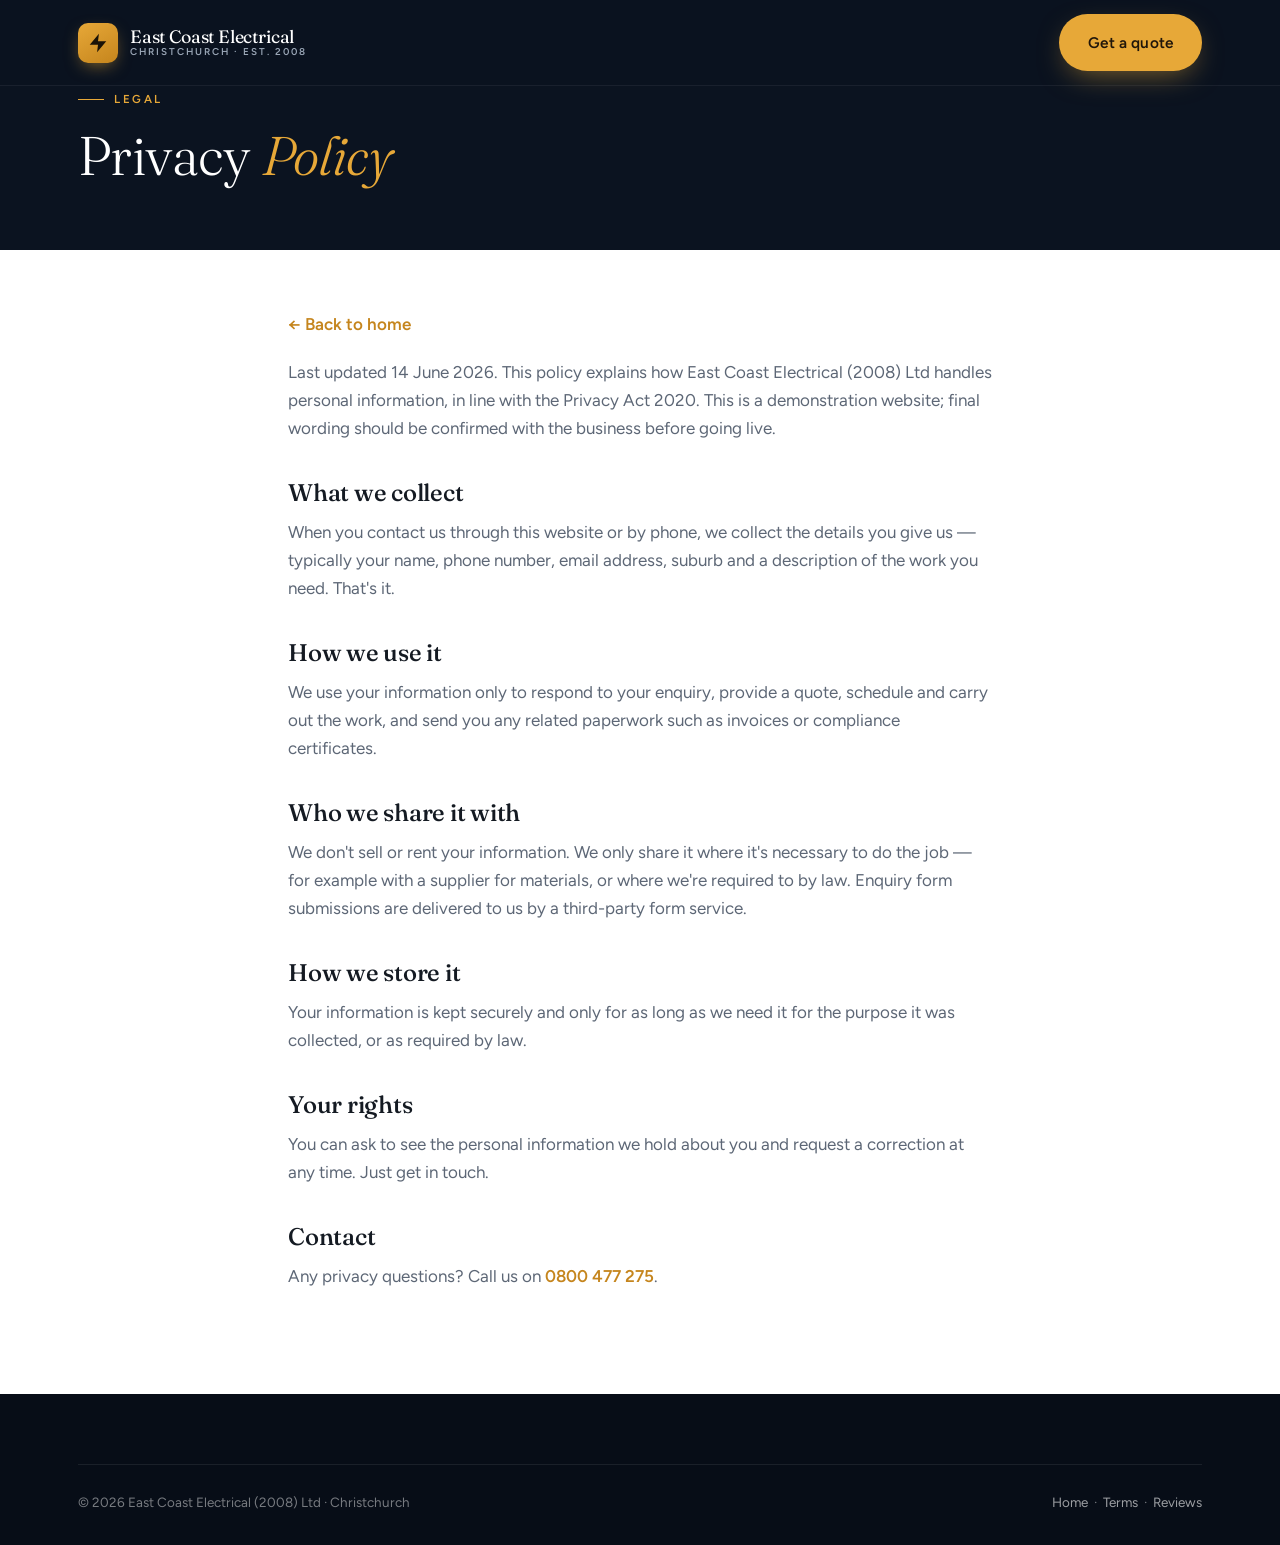
==== privacy.html @ 91e467a4 "Initial build: East Coast Electrical (2008) Ltd" ====
<!DOCTYPE html>
<html lang="en-NZ">
<head>
<meta charset="UTF-8" />
<meta name="viewport" content="width=device-width, initial-scale=1.0" />
<title>Privacy Policy | East Coast Electrical (2008) Ltd</title>
<link rel="icon" href="favicon.svg" type="image/svg+xml" />
<link rel="preconnect" href="https://fonts.googleapis.com" />
<link rel="preconnect" href="https://fonts.gstatic.com" crossorigin />
<link href="https://fonts.googleapis.com/css2?family=Fraunces:ital,opsz,wght@0,9..144,300..600;1,9..144,300..500&family=Figtree:wght@400;500;600;700&display=swap" rel="stylesheet" />
<link rel="stylesheet" href="styles.css" />
</head>
<body>

<header class="nav scrolled" id="nav">
  <div class="wrap nav-inner">
    <a href="index.html" class="brand">
      <span class="brand-mark" aria-hidden="true"><svg viewBox="0 0 24 24" fill="none" stroke="currentColor" stroke-width="2" stroke-linecap="round" stroke-linejoin="round"><polygon points="13 2 3 14 12 14 11 22 21 10 12 10 13 2" fill="currentColor" stroke="none"/></svg></span>
      <span class="brand-text"><span class="brand-name">East Coast Electrical</span><span class="brand-sub">Christchurch · Est. 2008</span></span>
    </a>
    <div class="nav-cta"><a href="index.html#contact" class="btn btn-gold">Get a quote</a></div>
  </div>
</header>

<section class="subhero">
  <div class="wrap"><span class="eyebrow light">Legal</span><h1 style="margin-top:18px;">Privacy <em>Policy</em></h1></div>
</section>

<div class="prose">
  <a href="index.html" class="back-link">← Back to home</a>
  <p style="color:var(--muted);">Last updated 14 June 2026. This policy explains how East Coast Electrical (2008) Ltd handles personal information, in line with the Privacy Act 2020. This is a demonstration website; final wording should be confirmed with the business before going live.</p>

  <h2>What we collect</h2>
  <p>When you contact us through this website or by phone, we collect the details you give us — typically your name, phone number, email address, suburb and a description of the work you need. That's it.</p>

  <h2>How we use it</h2>
  <p>We use your information only to respond to your enquiry, provide a quote, schedule and carry out the work, and send you any related paperwork such as invoices or compliance certificates.</p>

  <h2>Who we share it with</h2>
  <p>We don't sell or rent your information. We only share it where it's necessary to do the job — for example with a supplier for materials, or where we're required to by law. Enquiry form submissions are delivered to us by a third-party form service.</p>

  <h2>How we store it</h2>
  <p>Your information is kept securely and only for as long as we need it for the purpose it was collected, or as required by law.</p>

  <h2>Your rights</h2>
  <p>You can ask to see the personal information we hold about you and request a correction at any time. Just get in touch.</p>

  <h2>Contact</h2>
  <p>Any privacy questions? Call us on <a href="tel:+64800477275" style="color:var(--gold-deep);font-weight:600;">0800 477 275</a>.</p>
</div>

<footer class="footer">
  <div class="wrap">
    <div class="footer-bottom" style="border-top:1px solid rgba(255,255,255,0.08);padding-top:26px;">
      <span>© 2026 East Coast Electrical (2008) Ltd · Christchurch</span>
      <span><a href="index.html">Home</a> &nbsp;·&nbsp; <a href="terms.html">Terms</a> &nbsp;·&nbsp; <a href="review.html">Reviews</a></span>
    </div>
  </div>
</footer>
</body>
</html>
---- styles.css ----
/* East Coast Electrical (2008) Ltd — Premium archetype
   Fonts: Fraunces (display) + Figtree (body) · Accent: electric amber */

:root {
  --navy: #0b1320;
  --navy-2: #0f1b2e;
  --navy-soft: #16243a;
  --ink: #141a22;
  --bone: #f3efe6;
  --paper: #ffffff;
  --muted: #5d6776;
  --muted-light: #9aa6b6;
  --gold: #e7a838;
  --gold-deep: #c5851d;
  --line: #e6e1d6;
  --line-dark: rgba(255, 255, 255, 0.1);
  --radius: 14px;
  --radius-lg: 22px;
  --maxw: 1180px;
  --ease: cubic-bezier(0.22, 1, 0.36, 1);
  --shadow-sm: 0 1px 2px rgba(11, 19, 32, 0.06), 0 4px 16px rgba(11, 19, 32, 0.05);
  --shadow-md: 0 18px 50px -22px rgba(11, 19, 32, 0.35);
}

* { box-sizing: border-box; margin: 0; padding: 0; }

html { scroll-behavior: smooth; -webkit-text-size-adjust: 100%; }
@media (prefers-reduced-motion: reduce) { html { scroll-behavior: auto; } }

body {
  font-family: "Figtree", system-ui, -apple-system, sans-serif;
  color: var(--ink);
  background: var(--paper);
  line-height: 1.65;
  font-size: 17px;
  font-weight: 400;
  -webkit-font-smoothing: antialiased;
  text-rendering: optimizeLegibility;
  overflow-x: hidden;
}

h1, h2, h3, h4 {
  font-family: "Fraunces", Georgia, serif;
  font-weight: 400;
  line-height: 1.08;
  letter-spacing: -0.01em;
}

img { max-width: 100%; display: block; }
a { color: inherit; text-decoration: none; }

.wrap { width: 100%; max-width: var(--maxw); margin: 0 auto; padding: 0 28px; }

.eyebrow {
  font-family: "Figtree", sans-serif;
  font-weight: 600;
  font-size: 0.72rem;
  letter-spacing: 0.22em;
  text-transform: uppercase;
  color: var(--gold-deep);
  display: inline-flex;
  align-items: center;
  gap: 10px;
}
.eyebrow::before {
  content: "";
  width: 26px; height: 1px;
  background: var(--gold);
  display: inline-block;
}
.on-dark .eyebrow, .eyebrow.light { color: var(--gold); }

/* ---------- Buttons ---------- */
.btn {
  display: inline-flex;
  align-items: center;
  justify-content: center;
  gap: 9px;
  font-family: "Figtree", sans-serif;
  font-weight: 600;
  font-size: 0.96rem;
  letter-spacing: 0.01em;
  padding: 15px 28px;
  border-radius: 999px;
  border: 1px solid transparent;
  cursor: pointer;
  transition: transform 0.35s var(--ease), background 0.3s var(--ease), color 0.3s var(--ease), box-shadow 0.3s var(--ease);
  white-space: nowrap;
}
.btn-gold { background: var(--gold); color: #20160a; box-shadow: 0 10px 30px -10px rgba(231, 168, 56, 0.6); }
.btn-gold:hover { transform: translateY(-2px); background: #f2b94e; }
.btn-ghost { background: transparent; color: #fff; border-color: rgba(255,255,255,0.32); }
.btn-ghost:hover { transform: translateY(-2px); border-color: #fff; background: rgba(255,255,255,0.06); }
.btn-dark { background: var(--navy); color: #fff; }
.btn-dark:hover { transform: translateY(-2px); background: var(--navy-2); }
.btn-outline-dark { border-color: var(--line); color: var(--ink); background: transparent; }
.btn-outline-dark:hover { transform: translateY(-2px); border-color: var(--ink); }

/* ---------- Nav ---------- */
.nav {
  position: fixed;
  top: 0; left: 0; right: 0;
  z-index: 60;
  transition: background 0.4s var(--ease), box-shadow 0.4s var(--ease), padding 0.4s var(--ease);
  padding: 22px 0;
}
.nav.scrolled {
  background: rgba(11, 19, 32, 0.86);
  backdrop-filter: blur(14px);
  -webkit-backdrop-filter: blur(14px);
  padding: 14px 0;
  box-shadow: 0 1px 0 rgba(255,255,255,0.06);
}
.nav-inner { display: flex; align-items: center; justify-content: space-between; gap: 24px; }
.brand { display: flex; align-items: center; gap: 12px; color: #fff; }
.brand-mark {
  width: 40px; height: 40px; flex: none;
  border-radius: 10px;
  background: linear-gradient(150deg, var(--gold), var(--gold-deep));
  display: grid; place-items: center;
  color: #1a1207; box-shadow: 0 6px 18px -6px rgba(231,168,56,0.7);
}
.brand-mark svg { width: 22px; height: 22px; }
.brand-text { display: flex; flex-direction: column; line-height: 1.1; }
.brand-name { font-family: "Fraunces", serif; font-size: 1.12rem; letter-spacing: -0.01em; }
.brand-sub { font-size: 0.62rem; letter-spacing: 0.2em; text-transform: uppercase; color: var(--muted-light); font-weight: 600; }
.nav-links { display: flex; align-items: center; gap: 32px; }
.nav-links a { color: rgba(255,255,255,0.82); font-size: 0.94rem; font-weight: 500; transition: color 0.25s; }
.nav-links a:hover { color: var(--gold); }
.nav-cta { display: flex; align-items: center; gap: 16px; }
.nav-phone { color: #fff; font-weight: 600; font-size: 0.96rem; display: inline-flex; align-items: center; gap: 8px; }
.nav-phone svg { width: 16px; height: 16px; color: var(--gold); }
.nav-toggle { display: none; background: none; border: 0; color: #fff; cursor: pointer; }

@media (max-width: 940px) {
  .nav-links { display: none; }
  .nav-phone span { display: none; }
}

/* ---------- Hero ---------- */
.hero {
  position: relative;
  min-height: 100svh;
  background: var(--navy);
  display: flex;
  align-items: flex-end;
  overflow: hidden;
  isolation: isolate;
}
.hero-slides { position: absolute; inset: 0; z-index: -2; }
.hero-slide {
  position: absolute; inset: 0;
  background-size: cover;
  background-position: center;
  opacity: 0;
  transform: scale(1.06);
  transition: opacity 1.6s var(--ease), transform 7s linear;
  filter: saturate(0.82) contrast(1.04) brightness(0.92);
}
.hero-slide.active { opacity: 1; transform: scale(1); }
.hero::after {
  content: "";
  position: absolute; inset: 0; z-index: -1;
  background:
    linear-gradient(180deg, rgba(11,19,32,0.55) 0%, rgba(11,19,32,0.32) 35%, rgba(11,19,32,0.82) 100%),
    linear-gradient(95deg, rgba(11,19,32,0.78) 0%, rgba(11,19,32,0.28) 60%);
}
.hero-inner { padding: 150px 0 70px; max-width: 820px; }
.hero h1 {
  color: #fff;
  font-size: clamp(2.5rem, 6vw, 4.6rem);
  font-weight: 300;
  letter-spacing: -0.02em;
  margin: 22px 0 0;
}
.hero h1 em { font-style: italic; color: var(--gold); font-weight: 400; }
.hero-lead {
  color: rgba(255,255,255,0.84);
  font-size: clamp(1.05rem, 2vw, 1.28rem);
  max-width: 560px;
  margin: 26px 0 36px;
  font-weight: 400;
}
.hero-actions { display: flex; flex-wrap: wrap; gap: 14px; }
.hero-dots { position: absolute; bottom: 34px; right: 34px; display: flex; gap: 9px; z-index: 2; }
.hero-dots button {
  width: 30px; height: 3px; border: 0; padding: 0; cursor: pointer;
  background: rgba(255,255,255,0.3); transition: background 0.3s;
}
.hero-dots button.active { background: var(--gold); }
.hero-scroll {
  position: absolute; bottom: 30px; left: 28px; z-index: 2;
  color: rgba(255,255,255,0.6); font-size: 0.72rem; letter-spacing: 0.2em; text-transform: uppercase;
  display: flex; align-items: center; gap: 10px;
}
@media (max-width: 640px) { .hero-scroll { display: none; } }

/* ---------- Sections ---------- */
section { position: relative; }
.band { padding: clamp(72px, 11vw, 130px) 0; }
.band-bone { background: var(--bone); }
.band-paper { background: var(--paper); }
.band-dark { background: var(--navy); color: #fff; }
.band-dark h2, .band-dark h3 { color: #fff; }

.sec-head { max-width: 680px; margin-bottom: 56px; }
.sec-head.center { margin-left: auto; margin-right: auto; text-align: center; }
.sec-head h2 { font-size: clamp(2rem, 4.4vw, 3.1rem); font-weight: 300; margin: 18px 0 0; }
.sec-head h2 em { font-style: italic; color: var(--gold-deep); }
.band-dark .sec-head h2 em { color: var(--gold); }
.sec-head p { color: var(--muted); margin-top: 18px; font-size: 1.08rem; }
.band-dark .sec-head p { color: rgba(255,255,255,0.7); }

/* ---------- Trust strip ---------- */
.trust { background: var(--navy-2); color: #fff; }
.trust .wrap { display: grid; grid-template-columns: repeat(3, 1fr); gap: 2px; }
.trust-item { padding: 40px 30px; display: flex; gap: 18px; align-items: flex-start; position: relative; }
.trust-item + .trust-item::before {
  content: ""; position: absolute; left: 0; top: 28px; bottom: 28px; width: 1px; background: rgba(255,255,255,0.1);
}
.trust-ic {
  width: 46px; height: 46px; flex: none; border-radius: 12px;
  display: grid; place-items: center;
  background: rgba(231,168,56,0.12); color: var(--gold); border: 1px solid rgba(231,168,56,0.25);
}
.trust-ic svg { width: 22px; height: 22px; }
.trust-item h3 { font-family: "Figtree", sans-serif; font-size: 1.02rem; font-weight: 700; letter-spacing: -0.01em; }
.trust-item p { color: rgba(255,255,255,0.66); font-size: 0.92rem; margin-top: 4px; }
@media (max-width: 820px) {
  .trust .wrap { grid-template-columns: 1fr; gap: 0; }
  .trust-item + .trust-item::before { left: 30px; right: 30px; top: 0; bottom: auto; width: auto; height: 1px; }
}

/* ---------- Services ---------- */
.svc-grid { display: grid; grid-template-columns: repeat(3, 1fr); gap: 22px; }
@media (max-width: 900px) { .svc-grid { grid-template-columns: repeat(2, 1fr); } }
@media (max-width: 600px) { .svc-grid { grid-template-columns: 1fr; } }
.svc-card {
  background: var(--paper);
  border: 1px solid var(--line);
  border-radius: var(--radius);
  padding: 34px 30px 32px;
  transition: transform 0.4s var(--ease), box-shadow 0.4s var(--ease), border-color 0.4s var(--ease);
  position: relative;
  overflow: hidden;
}
.svc-card::after {
  content: ""; position: absolute; left: 0; top: 0; height: 3px; width: 0; background: var(--gold);
  transition: width 0.5s var(--ease);
}
.svc-card:hover { transform: translateY(-6px); box-shadow: var(--shadow-md); border-color: transparent; }
.svc-card:hover::after { width: 100%; }
.svc-ic {
  width: 52px; height: 52px; border-radius: 13px; display: grid; place-items: center;
  background: var(--navy); color: var(--gold); margin-bottom: 22px;
}
.svc-ic svg { width: 25px; height: 25px; }
.svc-card h3 { font-size: 1.32rem; font-weight: 500; margin-bottom: 10px; }
.svc-card p { color: var(--muted); font-size: 0.97rem; }
.svc-num { position: absolute; top: 24px; right: 26px; font-family: "Fraunces", serif; font-style: italic; color: var(--line); font-size: 1.4rem; }

/* ---------- About ---------- */
.about-grid { display: grid; grid-template-columns: 1fr 1.05fr; gap: 64px; align-items: center; }
@media (max-width: 880px) { .about-grid { grid-template-columns: 1fr; gap: 40px; } }
.about-media { position: relative; }
.about-media img {
  width: 100%; aspect-ratio: 4/5; object-fit: cover; border-radius: var(--radius-lg);
  filter: saturate(0.82) contrast(1.04) brightness(0.95);
}
.about-tag {
  position: absolute; left: -14px; bottom: 28px;
  background: var(--gold); color: #20160a; padding: 18px 24px; border-radius: 14px;
  box-shadow: var(--shadow-md);
}
.about-tag strong { font-family: "Fraunces", serif; font-size: 2rem; font-weight: 400; display: block; line-height: 1; }
.about-tag span { font-size: 0.74rem; letter-spacing: 0.14em; text-transform: uppercase; font-weight: 700; }
.about-corner {
  position: absolute; top: 18px; right: 18px;
  font-size: 0.66rem; letter-spacing: 0.16em; text-transform: uppercase; font-weight: 700;
  background: rgba(11,19,32,0.7); color: #fff; padding: 8px 14px; border-radius: 999px; backdrop-filter: blur(6px);
}
.about-body h2 { font-size: clamp(1.9rem, 4vw, 2.85rem); font-weight: 300; margin: 18px 0 0; }
.about-body > p { color: var(--muted); margin-top: 20px; font-size: 1.05rem; }
.checklist { list-style: none; margin-top: 30px; display: grid; gap: 14px; }
.checklist li { display: flex; gap: 14px; align-items: flex-start; font-weight: 500; }
.check-ic {
  width: 26px; height: 26px; flex: none; border-radius: 50%; background: var(--navy); color: var(--gold);
  display: grid; place-items: center; margin-top: 1px;
}
.check-ic svg { width: 14px; height: 14px; }

/* ---------- Crew ---------- */
.crew-grid { display: grid; grid-template-columns: repeat(4, 1fr); gap: 20px; }
@media (max-width: 900px) { .crew-grid { grid-template-columns: repeat(2, 1fr); } }
@media (max-width: 520px) { .crew-grid { grid-template-columns: 1fr; } }
.crew-card {
  background: var(--navy-2); border: 1px solid var(--line-dark); border-radius: var(--radius);
  padding: 32px 26px; text-align: center; transition: transform 0.4s var(--ease), border-color 0.4s;
}
.crew-card:hover { transform: translateY(-5px); border-color: rgba(231,168,56,0.4); }
.crew-avatar {
  width: 78px; height: 78px; border-radius: 50%; margin: 0 auto 18px;
  display: grid; place-items: center;
  background: var(--navy); border: 2px solid var(--gold);
  font-family: "Fraunces", serif; font-size: 1.6rem; color: var(--gold);
}
.crew-card h3 { font-family: "Figtree", sans-serif; font-size: 1.06rem; font-weight: 700; color: #fff; letter-spacing: -0.01em; }
.crew-role { color: var(--gold); font-size: 0.78rem; letter-spacing: 0.1em; text-transform: uppercase; font-weight: 600; margin-top: 4px; }
.crew-card p { color: rgba(255,255,255,0.62); font-size: 0.9rem; margin-top: 12px; }
.badge-pill {
  display: inline-block; font-size: 0.68rem; letter-spacing: 0.14em; text-transform: uppercase; font-weight: 700;
  color: var(--muted-light); border: 1px solid var(--line-dark); border-radius: 999px; padding: 6px 14px; margin-top: 18px;
}

/* ---------- Reviews ---------- */
.rev-grid { display: grid; grid-template-columns: repeat(2, 1fr); gap: 22px; }
@media (max-width: 760px) { .rev-grid { grid-template-columns: 1fr; } }
.rev-card {
  background: var(--paper); border: 1px solid var(--line); border-radius: var(--radius);
  padding: 34px 32px; transition: transform 0.4s var(--ease), box-shadow 0.4s var(--ease);
}
.rev-card:hover { transform: translateY(-4px); box-shadow: var(--shadow-md); }
.stars { display: flex; gap: 3px; color: var(--gold); margin-bottom: 16px; }
.stars svg { width: 18px; height: 18px; }
.rev-card blockquote { font-family: "Fraunces", serif; font-size: 1.18rem; font-weight: 400; line-height: 1.5; color: var(--ink); font-optical-sizing: auto; }
.rev-meta { margin-top: 20px; display: flex; align-items: center; gap: 12px; }
.rev-ava { width: 42px; height: 42px; border-radius: 50%; background: var(--navy); color: var(--gold); display: grid; place-items: center; font-weight: 700; font-size: 0.9rem; }
.rev-name { font-weight: 700; font-size: 0.95rem; }
.rev-sub { color: var(--muted); font-size: 0.85rem; }

/* ---------- Review funnel banner ---------- */
.funnel { position: relative; overflow: hidden; background: var(--navy); }
.funnel-bg { position: absolute; inset: 0; background-size: cover; background-position: center; opacity: 0.18; filter: saturate(0.7) brightness(0.6); }
.funnel .wrap { position: relative; text-align: center; padding: 0; }
.funnel-stars { display: flex; justify-content: center; gap: 6px; color: var(--gold); margin-bottom: 22px; }
.funnel-stars svg { width: 26px; height: 26px; }
.funnel h2 { font-size: clamp(1.8rem, 4vw, 2.7rem); font-weight: 300; color: #fff; }
.funnel p { color: rgba(255,255,255,0.72); margin: 16px auto 30px; max-width: 520px; }

/* ---------- Contact ---------- */
.contact-grid { display: grid; grid-template-columns: 0.9fr 1.1fr; gap: 56px; }
@media (max-width: 880px) { .contact-grid { grid-template-columns: 1fr; gap: 40px; } }
.contact-info h2 { font-size: clamp(1.9rem, 4vw, 2.8rem); font-weight: 300; color: #fff; margin: 18px 0 0; }
.contact-info > p { color: rgba(255,255,255,0.72); margin-top: 18px; }
.contact-list { list-style: none; margin-top: 36px; display: grid; gap: 22px; }
.contact-list li { display: flex; gap: 16px; align-items: flex-start; }
.contact-ic { width: 46px; height: 46px; flex: none; border-radius: 12px; background: rgba(231,168,56,0.12); border: 1px solid rgba(231,168,56,0.25); color: var(--gold); display: grid; place-items: center; }
.contact-ic svg { width: 20px; height: 20px; }
.contact-list .lbl { font-size: 0.72rem; letter-spacing: 0.16em; text-transform: uppercase; color: var(--muted-light); font-weight: 600; }
.contact-list .val { color: #fff; font-weight: 600; font-size: 1.08rem; }
.contact-list a.val:hover { color: var(--gold); }

.form-card { background: var(--paper); border-radius: var(--radius-lg); padding: 38px 34px; box-shadow: var(--shadow-md); }
.form-card h3 { font-size: 1.5rem; font-weight: 400; color: var(--ink); margin-bottom: 6px; }
.form-card .form-sub { color: var(--muted); font-size: 0.94rem; margin-bottom: 24px; }
.field { margin-bottom: 16px; }
.field label { display: block; font-size: 0.78rem; font-weight: 600; letter-spacing: 0.04em; color: var(--ink); margin-bottom: 7px; }
.field input, .field textarea, .field select {
  width: 100%; font-family: inherit; font-size: 0.98rem; color: var(--ink);
  padding: 13px 15px; border: 1px solid var(--line); border-radius: 10px; background: #fbfaf7;
  transition: border-color 0.25s, box-shadow 0.25s;
}
.field input:focus, .field textarea:focus, .field select:focus {
  outline: none; border-color: var(--gold); box-shadow: 0 0 0 3px rgba(231,168,56,0.16); background: #fff;
}
.field textarea { resize: vertical; min-height: 120px; }
.field-row { display: grid; grid-template-columns: 1fr 1fr; gap: 14px; }
@media (max-width: 480px) { .field-row { grid-template-columns: 1fr; } }
.form-card .btn { width: 100%; margin-top: 8px; }
.form-fine { text-align: center; color: var(--muted); font-size: 0.8rem; margin-top: 14px; }

/* ---------- Footer ---------- */
.footer { background: #070d17; color: rgba(255,255,255,0.7); padding: 70px 0 32px; }
.footer-top { display: grid; grid-template-columns: 1.4fr 1fr 1fr; gap: 40px; padding-bottom: 44px; border-bottom: 1px solid rgba(255,255,255,0.08); }
@media (max-width: 760px) { .footer-top { grid-template-columns: 1fr; gap: 32px; } }
.footer .brand { color: #fff; margin-bottom: 18px; }
.footer-col h4 { font-family: "Figtree", sans-serif; font-size: 0.74rem; letter-spacing: 0.16em; text-transform: uppercase; color: var(--muted-light); font-weight: 700; margin-bottom: 18px; }
.footer-col a, .footer-col p { display: block; color: rgba(255,255,255,0.66); font-size: 0.95rem; margin-bottom: 11px; transition: color 0.25s; }
.footer-col a:hover { color: var(--gold); }
.footer-blurb { font-size: 0.95rem; max-width: 320px; color: rgba(255,255,255,0.6); }
.footer-bottom { display: flex; justify-content: space-between; gap: 16px; flex-wrap: wrap; padding-top: 26px; font-size: 0.84rem; color: rgba(255,255,255,0.45); }
.footer-bottom a { color: rgba(255,255,255,0.6); }
.footer-bottom a:hover { color: var(--gold); }

/* ---------- Reveal animation ---------- */
.reveal { opacity: 0; transform: translateY(26px); transition: opacity 0.8s var(--ease), transform 0.8s var(--ease); }
.reveal.in { opacity: 1; transform: none; }
.reveal.d1 { transition-delay: 0.08s; }
.reveal.d2 { transition-delay: 0.16s; }
.reveal.d3 { transition-delay: 0.24s; }
@media (prefers-reduced-motion: reduce) {
  .reveal { opacity: 1; transform: none; transition: none; }
  .hero-slide { transition: opacity 0.4s linear; transform: none; }
}

/* ---------- Inner pages ---------- */
.subpage { padding-top: 120px; min-height: 60vh; }
.subhero { background: var(--navy); color: #fff; padding: 80px 0 64px; }
.subhero h1 { font-size: clamp(2.2rem, 5vw, 3.4rem); font-weight: 300; }
.subhero h1 em { font-style: italic; color: var(--gold); }
.subhero p { color: rgba(255,255,255,0.72); margin-top: 16px; max-width: 600px; }
.prose { max-width: 760px; margin: 0 auto; padding: 60px 28px 90px; }
.prose h2 { font-size: 1.5rem; font-weight: 500; margin: 38px 0 12px; }
.prose p { color: var(--muted); margin-bottom: 14px; }
.prose ul { color: var(--muted); margin: 0 0 14px 20px; }
.back-link { display: inline-flex; align-items: center; gap: 8px; color: var(--gold-deep); font-weight: 600; margin-bottom: 20px; }

/* Review funnel page */
.rating-wrap { max-width: 560px; margin: 0 auto; text-align: center; }
.rating-stars { display: flex; justify-content: center; gap: 10px; margin: 30px 0; }
.rating-stars button { background: none; border: 0; cursor: pointer; color: #d8d2c4; transition: transform 0.2s, color 0.2s; padding: 0; }
.rating-stars button svg { width: 46px; height: 46px; }
.rating-stars button:hover { transform: scale(1.12); }
.rating-stars button.lit { color: var(--gold); }
.rating-panel { display: none; margin-top: 26px; padding: 30px; border-radius: var(--radius); border: 1px solid var(--line); background: var(--bone); }
.rating-panel.show { display: block; animation: fade 0.5s var(--ease); }
@keyframes fade { from { opacity: 0; transform: translateY(10px); } to { opacity: 1; transform: none; } }
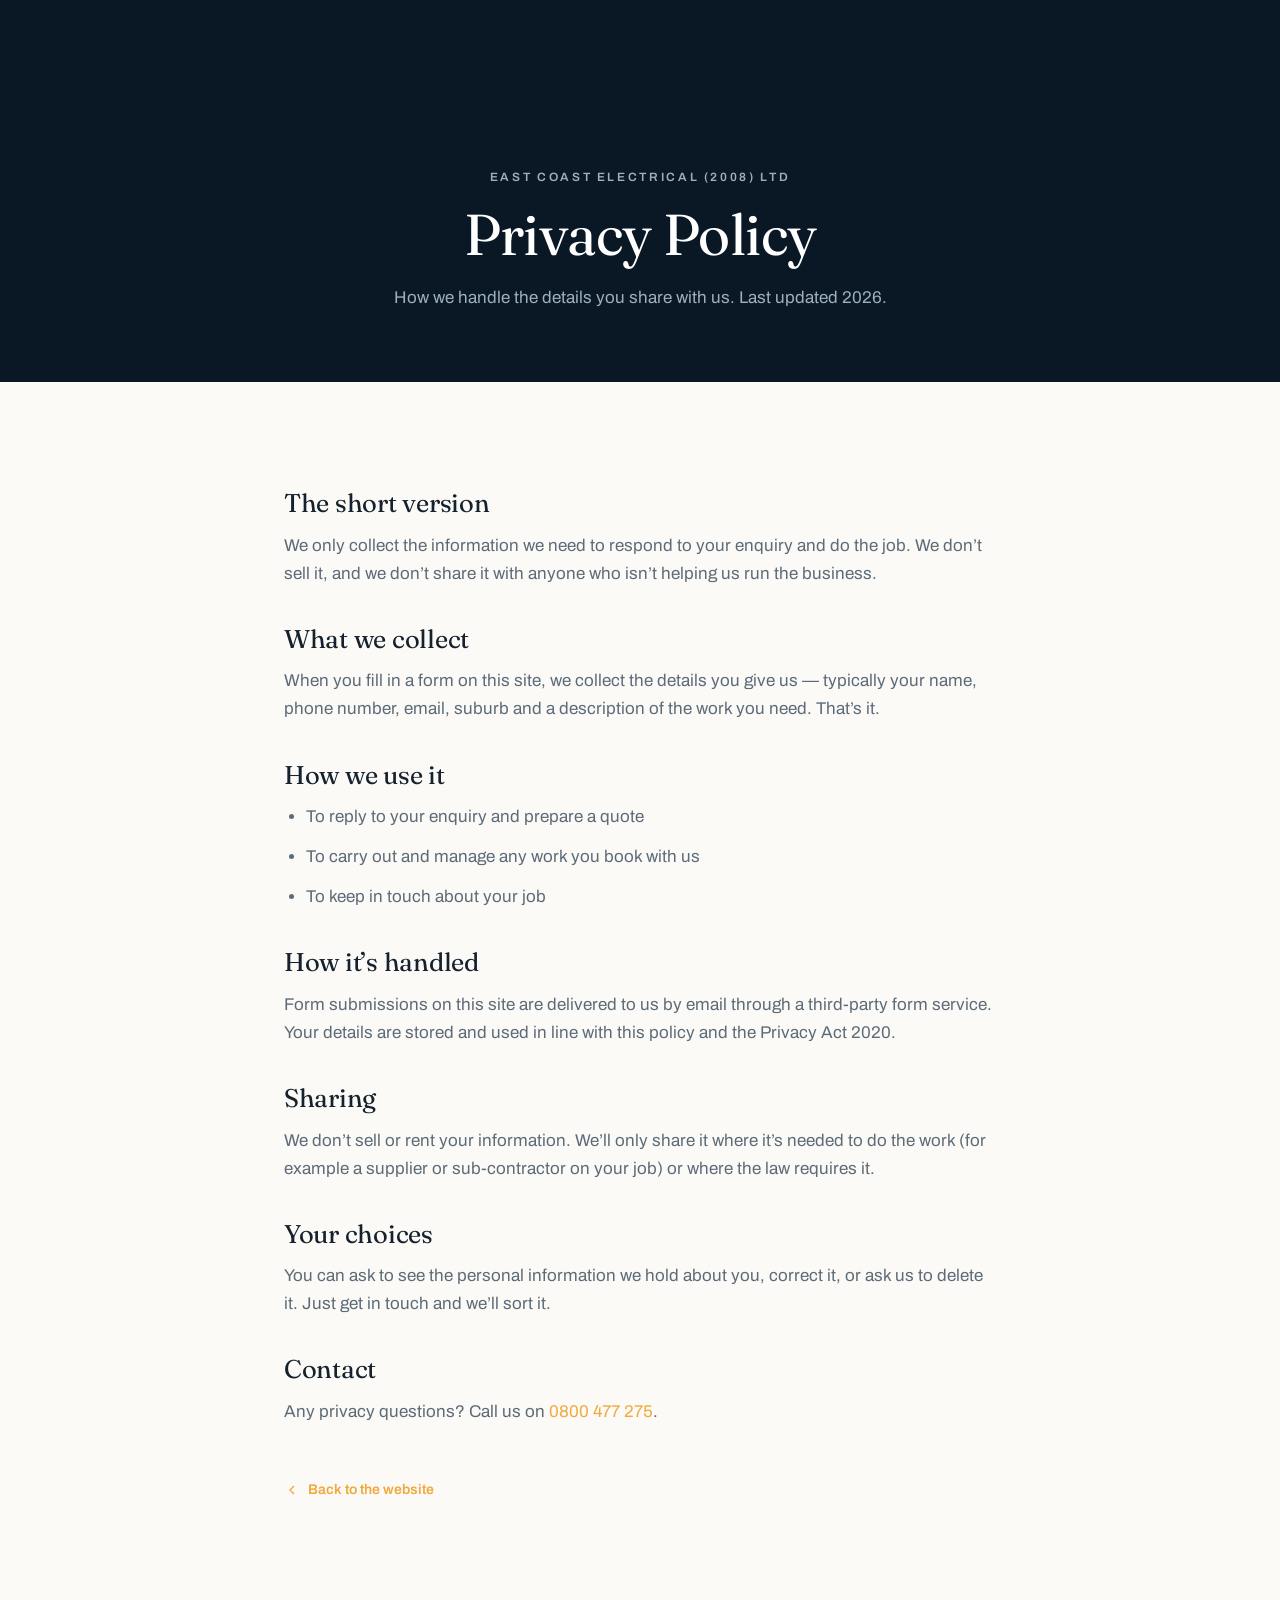
==== commit 15e80279: "Rebuild: East Coast Electrical (2008) Ltd — Premium archetype, rolling hero, full section set Co-Aut" ====
--- a/privacy.html
+++ b/privacy.html
@@ -1,61 +1,55 @@
 <!DOCTYPE html>
 <html lang="en-NZ">
 <head>
-<meta charset="UTF-8" />
-<meta name="viewport" content="width=device-width, initial-scale=1.0" />
+<meta charset="UTF-8">
+<meta name="viewport" content="width=device-width, initial-scale=1.0">
 <title>Privacy Policy | East Coast Electrical (2008) Ltd</title>
-<link rel="icon" href="favicon.svg" type="image/svg+xml" />
-<link rel="preconnect" href="https://fonts.googleapis.com" />
-<link rel="preconnect" href="https://fonts.gstatic.com" crossorigin />
-<link href="https://fonts.googleapis.com/css2?family=Fraunces:ital,opsz,wght@0,9..144,300..600;1,9..144,300..500&family=Figtree:wght@400;500;600;700&display=swap" rel="stylesheet" />
-<link rel="stylesheet" href="styles.css" />
+<meta name="description" content="How East Coast Electrical (2008) Ltd handles the information you share through this website.">
+<meta name="theme-color" content="#0a1825">
+<link rel="icon" href="data:image/svg+xml,%3Csvg xmlns='http://www.w3.org/2000/svg' viewBox='0 0 32 32'%3E%3Crect width='32' height='32' rx='7' fill='%230a1825'/%3E%3Cpath d='M17.5 5L9 18h5l-1.5 9L22 13h-5.5z' fill='%23f0a93a'/%3E%3C/svg%3E">
+<link rel="preconnect" href="https://fonts.googleapis.com">
+<link rel="preconnect" href="https://fonts.gstatic.com" crossorigin>
+<link href="https://fonts.googleapis.com/css2?family=Fraunces:ital,opsz,wght@0,9..144,300;0,9..144,400;0,9..144,500;1,9..144,400&family=Archivo:wght@400;500;600;700&display=swap" rel="stylesheet">
+<link rel="stylesheet" href="assets/styles.css">
 </head>
 <body>
+<section class="page-hero">
+  <div class="wrap">
+    <p class="eyebrow">East Coast Electrical (2008) Ltd</p>
+    <h1>Privacy Policy</h1>
+    <p>How we handle the details you share with us. Last updated <span data-year>2026</span>.</p>
+  </div>
+</section>
+<section class="page-body">
+  <div class="wrap prose">
+    <h2>The short version</h2>
+    <p>We only collect the information we need to respond to your enquiry and do the job. We don’t sell it, and we don’t share it with anyone who isn’t helping us run the business.</p>
 
-<header class="nav scrolled" id="nav">
-  <div class="wrap nav-inner">
-    <a href="index.html" class="brand">
-      <span class="brand-mark" aria-hidden="true"><svg viewBox="0 0 24 24" fill="none" stroke="currentColor" stroke-width="2" stroke-linecap="round" stroke-linejoin="round"><polygon points="13 2 3 14 12 14 11 22 21 10 12 10 13 2" fill="currentColor" stroke="none"/></svg></span>
-      <span class="brand-text"><span class="brand-name">East Coast Electrical</span><span class="brand-sub">Christchurch · Est. 2008</span></span>
-    </a>
-    <div class="nav-cta"><a href="index.html#contact" class="btn btn-gold">Get a quote</a></div>
+    <h2>What we collect</h2>
+    <p>When you fill in a form on this site, we collect the details you give us — typically your name, phone number, email, suburb and a description of the work you need. That’s it.</p>
+
+    <h2>How we use it</h2>
+    <ul>
+      <li>To reply to your enquiry and prepare a quote</li>
+      <li>To carry out and manage any work you book with us</li>
+      <li>To keep in touch about your job</li>
+    </ul>
+
+    <h2>How it’s handled</h2>
+    <p>Form submissions on this site are delivered to us by email through a third-party form service. Your details are stored and used in line with this policy and the Privacy Act 2020.</p>
+
+    <h2>Sharing</h2>
+    <p>We don’t sell or rent your information. We’ll only share it where it’s needed to do the work (for example a supplier or sub-contractor on your job) or where the law requires it.</p>
+
+    <h2>Your choices</h2>
+    <p>You can ask to see the personal information we hold about you, correct it, or ask us to delete it. Just get in touch and we’ll sort it.</p>
+
+    <h2>Contact</h2>
+    <p>Any privacy questions? Call us on <a href="tel:+64800477275" style="color:var(--amber)">0800 477 275</a>.</p>
+
+    <a class="back-link" href="index.html"><svg width="16" height="16" viewBox="0 0 24 24" fill="none" stroke="currentColor" stroke-width="2"><path d="M15 18l-6-6 6-6"/></svg> Back to the website</a>
   </div>
-</header>
-
-<section class="subhero">
-  <div class="wrap"><span class="eyebrow light">Legal</span><h1 style="margin-top:18px;">Privacy <em>Policy</em></h1></div>
 </section>
-
-<div class="prose">
-  <a href="index.html" class="back-link">← Back to home</a>
-  <p style="color:var(--muted);">Last updated 14 June 2026. This policy explains how East Coast Electrical (2008) Ltd handles personal information, in line with the Privacy Act 2020. This is a demonstration website; final wording should be confirmed with the business before going live.</p>
-
-  <h2>What we collect</h2>
-  <p>When you contact us through this website or by phone, we collect the details you give us — typically your name, phone number, email address, suburb and a description of the work you need. That's it.</p>
-
-  <h2>How we use it</h2>
-  <p>We use your information only to respond to your enquiry, provide a quote, schedule and carry out the work, and send you any related paperwork such as invoices or compliance certificates.</p>
-
-  <h2>Who we share it with</h2>
-  <p>We don't sell or rent your information. We only share it where it's necessary to do the job — for example with a supplier for materials, or where we're required to by law. Enquiry form submissions are delivered to us by a third-party form service.</p>
-
-  <h2>How we store it</h2>
-  <p>Your information is kept securely and only for as long as we need it for the purpose it was collected, or as required by law.</p>
-
-  <h2>Your rights</h2>
-  <p>You can ask to see the personal information we hold about you and request a correction at any time. Just get in touch.</p>
-
-  <h2>Contact</h2>
-  <p>Any privacy questions? Call us on <a href="tel:+64800477275" style="color:var(--gold-deep);font-weight:600;">0800 477 275</a>.</p>
-</div>
-
-<footer class="footer">
-  <div class="wrap">
-    <div class="footer-bottom" style="border-top:1px solid rgba(255,255,255,0.08);padding-top:26px;">
-      <span>© 2026 East Coast Electrical (2008) Ltd · Christchurch</span>
-      <span><a href="index.html">Home</a> &nbsp;·&nbsp; <a href="terms.html">Terms</a> &nbsp;·&nbsp; <a href="review.html">Reviews</a></span>
-    </div>
-  </div>
-</footer>
+<script src="assets/main.js"></script>
 </body>
 </html>
--- a/assets/styles.css
+++ b/assets/styles.css
@@ -0,0 +1,288 @@
+/* East Coast Electrical (2008) Ltd — Premium archetype
+   Fonts: Fraunces (display) + Archivo (body)
+   Anchor: deep navy · Accent: warm amber */
+
+:root {
+  --navy: #0a1825;
+  --navy-2: #0e2236;
+  --navy-3: #13304a;
+  --bone: #f4efe7;
+  --paper: #fbfaf7;
+  --line: #e6ded2;
+  --ink: #15212c;
+  --muted: #5d6b78;
+  --muted-light: #9fb0bd;
+  --amber: #f0a93a;
+  --amber-soft: #f7c878;
+  --radius: 14px;
+  --shadow-sm: 0 1px 2px rgba(10,24,37,.06), 0 6px 18px rgba(10,24,37,.06);
+  --shadow-md: 0 10px 40px rgba(10,24,37,.12);
+  --maxw: 1180px;
+  --ease: cubic-bezier(.22,.61,.36,1);
+}
+
+* { box-sizing: border-box; margin: 0; padding: 0; }
+html { scroll-behavior: smooth; -webkit-text-size-adjust: 100%; }
+body {
+  font-family: "Archivo", system-ui, sans-serif;
+  color: var(--ink);
+  background: var(--paper);
+  line-height: 1.65;
+  font-size: 17px;
+  -webkit-font-smoothing: antialiased;
+}
+img { display: block; max-width: 100%; }
+a { color: inherit; text-decoration: none; }
+
+h1, h2, h3, .display {
+  font-family: "Fraunces", Georgia, serif;
+  font-weight: 400;
+  line-height: 1.08;
+  letter-spacing: -0.01em;
+}
+
+.wrap { width: 100%; max-width: var(--maxw); margin: 0 auto; padding: 0 24px; }
+.eyebrow {
+  font-family: "Archivo", sans-serif;
+  text-transform: uppercase;
+  letter-spacing: .22em;
+  font-size: 12px;
+  font-weight: 600;
+  color: var(--amber);
+}
+.eyebrow.dark { color: var(--navy-3); }
+
+.section { padding: 110px 0; }
+.section-bone { background: var(--bone); }
+.section-paper { background: var(--paper); }
+.section-dark { background: var(--navy); color: #eaf1f6; }
+.section-head { max-width: 680px; margin-bottom: 56px; }
+.section-head h2 { font-size: clamp(2rem, 4vw, 3.1rem); margin: 16px 0 14px; }
+.section-head p { color: var(--muted); font-size: 1.05rem; }
+.section-dark .section-head p { color: var(--muted-light); }
+
+/* Buttons */
+.btn {
+  display: inline-flex; align-items: center; gap: 10px;
+  padding: 15px 28px; border-radius: 100px;
+  font-family: "Archivo", sans-serif; font-weight: 600; font-size: 15px;
+  letter-spacing: .01em; cursor: pointer; border: 1px solid transparent;
+  transition: transform .25s var(--ease), background .25s var(--ease), box-shadow .25s var(--ease), color .25s var(--ease);
+}
+.btn-primary { background: var(--amber); color: #2a1c05; box-shadow: 0 8px 24px rgba(240,169,58,.32); }
+.btn-primary:hover { transform: translateY(-2px); background: var(--amber-soft); }
+.btn-ghost { background: transparent; color: #fff; border-color: rgba(255,255,255,.4); }
+.btn-ghost:hover { background: rgba(255,255,255,.1); border-color: #fff; transform: translateY(-2px); }
+.btn-dark { background: var(--navy); color: #fff; }
+.btn-dark:hover { background: var(--navy-2); transform: translateY(-2px); }
+
+/* Nav */
+.nav {
+  position: fixed; top: 0; left: 0; right: 0; z-index: 100;
+  display: flex; align-items: center; justify-content: space-between;
+  padding: 18px 0; transition: background .3s var(--ease), padding .3s var(--ease), box-shadow .3s var(--ease);
+}
+.nav-inner { width: 100%; max-width: var(--maxw); margin: 0 auto; padding: 0 24px;
+  display: flex; align-items: center; justify-content: space-between; }
+.nav.scrolled { background: rgba(10,24,37,.92); backdrop-filter: blur(12px); padding: 12px 0; box-shadow: 0 1px 0 rgba(255,255,255,.06); }
+.brand { display: flex; align-items: center; gap: 12px; color: #fff; }
+.brand .mark {
+  width: 38px; height: 38px; border-radius: 9px; display: grid; place-items: center;
+  background: linear-gradient(150deg, var(--amber), #d98b1f); color: #2a1c05; flex: 0 0 auto;
+}
+.brand .mark svg { width: 20px; height: 20px; }
+.brand b { font-family: "Fraunces", serif; font-weight: 500; font-size: 18px; line-height: 1; letter-spacing: -.01em; }
+.brand span { display: block; font-size: 10.5px; letter-spacing: .18em; text-transform: uppercase; color: var(--amber-soft); margin-top: 3px; }
+.nav-links { display: flex; align-items: center; gap: 30px; }
+.nav-links a { color: rgba(255,255,255,.82); font-size: 14.5px; font-weight: 500; transition: color .2s; }
+.nav-links a:hover { color: #fff; }
+.nav-phone { display: inline-flex; align-items: center; gap: 8px; }
+.nav-toggle { display: none; background: none; border: 0; color: #fff; cursor: pointer; }
+
+/* Hero */
+.hero { position: relative; min-height: 100svh; display: flex; align-items: center; background: var(--navy); overflow: hidden; }
+.hero-slides { position: absolute; inset: 0; z-index: 0; }
+.hero-slide {
+  position: absolute; inset: 0; background-size: cover; background-position: center;
+  opacity: 0; transition: opacity 1.6s ease-in-out; filter: saturate(.82) contrast(1.04);
+}
+.hero-slide.active { opacity: 1; }
+.hero::after {
+  content: ""; position: absolute; inset: 0; z-index: 1;
+  background:
+    linear-gradient(180deg, rgba(10,24,37,.55) 0%, rgba(10,24,37,.5) 40%, rgba(10,24,37,.82) 100%),
+    linear-gradient(90deg, rgba(10,24,37,.7) 0%, rgba(10,24,37,.25) 60%);
+}
+.hero-inner { position: relative; z-index: 2; padding: 140px 0 90px; }
+.hero .eyebrow { margin-bottom: 22px; }
+.hero h1 { color: #fff; font-size: clamp(2.6rem, 6vw, 5rem); max-width: 16ch; }
+.hero h1 em { font-style: italic; color: var(--amber-soft); }
+.hero p.lead { color: rgba(255,255,255,.86); font-size: clamp(1.05rem, 2vw, 1.3rem); max-width: 56ch; margin: 26px 0 38px; }
+.hero-cta { display: flex; flex-wrap: wrap; gap: 14px; }
+.hero-meta { display: flex; gap: 34px; margin-top: 52px; flex-wrap: wrap; }
+.hero-meta div { color: #fff; }
+.hero-meta b { font-family: "Fraunces", serif; font-size: 1.7rem; display: block; }
+.hero-meta span { font-size: 13px; color: var(--muted-light); letter-spacing: .04em; }
+
+/* Trust strip */
+.trust { background: var(--navy-2); color: #fff; }
+.trust-grid { display: grid; grid-template-columns: repeat(3, 1fr); gap: 28px; padding: 40px 0; }
+.trust-item { display: flex; gap: 16px; align-items: flex-start; }
+.trust-item .ti-ico { flex: 0 0 auto; width: 46px; height: 46px; border-radius: 11px; display: grid; place-items: center;
+  background: rgba(240,169,58,.14); color: var(--amber); }
+.trust-item .ti-ico svg { width: 22px; height: 22px; }
+.trust-item h4 { font-family: "Archivo", sans-serif; font-size: 15px; font-weight: 700; margin-bottom: 3px; }
+.trust-item p { font-size: 13.5px; color: var(--muted-light); line-height: 1.5; }
+
+/* Services */
+.svc-grid { display: grid; grid-template-columns: repeat(3, 1fr); gap: 22px; }
+.svc-card {
+  background: #fff; border: 1px solid var(--line); border-radius: var(--radius); padding: 34px 30px;
+  transition: transform .3s var(--ease), box-shadow .3s var(--ease), border-color .3s var(--ease);
+}
+.svc-card:hover { transform: translateY(-5px); box-shadow: var(--shadow-md); border-color: transparent; }
+.svc-ico { width: 52px; height: 52px; border-radius: 12px; display: grid; place-items: center; margin-bottom: 22px;
+  background: var(--navy); color: var(--amber); }
+.svc-ico svg { width: 26px; height: 26px; }
+.svc-card h3 { font-size: 1.4rem; margin-bottom: 10px; }
+.svc-card p { color: var(--muted); font-size: 15px; }
+.svc-card .num { font-family: "Fraunces", serif; font-size: 13px; color: var(--amber); display:block; margin-bottom: 14px; letter-spacing:.05em; }
+
+/* About */
+.about-grid { display: grid; grid-template-columns: 1fr 1fr; gap: 64px; align-items: center; }
+.about-figure { position: relative; }
+.about-figure img { width: 100%; aspect-ratio: 4/3; object-fit: cover; border-radius: var(--radius); filter: saturate(.82) contrast(1.04); }
+.about-figure .tag {
+  position: absolute; bottom: -18px; left: -18px; background: var(--amber); color: #2a1c05;
+  padding: 16px 22px; border-radius: 12px; box-shadow: var(--shadow-md);
+}
+.about-figure .tag b { font-family: "Fraunces", serif; font-size: 1.9rem; display: block; line-height: 1; }
+.about-figure .tag span { font-size: 12px; text-transform: uppercase; letter-spacing: .12em; }
+.about-copy h2 { font-size: clamp(2rem, 3.6vw, 2.9rem); margin: 14px 0 18px; }
+.about-copy p { color: var(--muted); margin-bottom: 16px; }
+.checklist { list-style: none; margin-top: 26px; display: grid; gap: 14px; }
+.checklist li { display: flex; gap: 13px; align-items: flex-start; font-weight: 500; color: var(--ink); }
+.checklist .ck { flex: 0 0 auto; width: 24px; height: 24px; border-radius: 50%; background: var(--navy); color: var(--amber);
+  display: grid; place-items: center; margin-top: 2px; }
+.checklist .ck svg { width: 13px; height: 13px; }
+
+/* Crew */
+.crew-grid { display: grid; grid-template-columns: repeat(3, 1fr); gap: 22px; }
+.crew-card { background: var(--navy-2); border-radius: var(--radius); padding: 34px 28px; text-align: center; border: 1px solid rgba(255,255,255,.07); }
+.crew-av { width: 84px; height: 84px; border-radius: 50%; margin: 0 auto 20px; display: grid; place-items: center;
+  background: var(--navy); border: 2px solid var(--amber); font-family: "Fraunces", serif; font-size: 1.7rem; color: var(--amber-soft); }
+.crew-av svg { width: 32px; height: 32px; color: var(--amber); }
+.crew-card h3 { font-family: "Archivo", sans-serif; font-size: 1.05rem; font-weight: 700; color: #fff; }
+.crew-card .role { color: var(--amber); font-size: 13px; letter-spacing: .04em; margin: 4px 0 12px; font-weight: 600; }
+.crew-card p { color: var(--muted-light); font-size: 14px; }
+
+/* Reviews */
+.rev-grid { display: grid; grid-template-columns: repeat(3, 1fr); gap: 22px; }
+.rev-card { background: #fff; border: 1px solid var(--line); border-radius: var(--radius); padding: 32px 30px; box-shadow: var(--shadow-sm); }
+.stars { color: var(--amber); letter-spacing: 3px; font-size: 16px; margin-bottom: 16px; }
+.rev-card p { font-size: 15.5px; color: var(--ink); margin-bottom: 22px; }
+.rev-who { display: flex; align-items: center; gap: 12px; }
+.rev-who .ra { width: 42px; height: 42px; border-radius: 50%; background: var(--navy); color: var(--amber-soft);
+  display: grid; place-items: center; font-weight: 700; font-size: 15px; }
+.rev-who b { display: block; font-size: 14.5px; }
+.rev-who span { font-size: 13px; color: var(--muted); }
+
+/* Review funnel banner */
+.funnel { background: var(--navy); color: #fff; text-align: center; }
+.funnel .wrap { padding-top: 80px; padding-bottom: 80px; }
+.funnel .stars { font-size: 26px; justify-content: center; display: inline-block; margin-bottom: 18px; }
+.funnel h2 { font-size: clamp(1.8rem, 3.5vw, 2.8rem); margin-bottom: 14px; }
+.funnel p { color: var(--muted-light); max-width: 50ch; margin: 0 auto 30px; }
+
+/* Contact */
+.contact-grid { display: grid; grid-template-columns: .9fr 1.1fr; gap: 56px; }
+.contact-info h2 { font-size: clamp(2rem, 3.6vw, 2.9rem); color: #fff; margin: 14px 0 18px; }
+.contact-info > p { color: var(--muted-light); margin-bottom: 34px; max-width: 42ch; }
+.cinfo-row { display: flex; gap: 16px; align-items: center; padding: 18px 0; border-top: 1px solid rgba(255,255,255,.1); }
+.cinfo-row:last-of-type { border-bottom: 1px solid rgba(255,255,255,.1); }
+.cinfo-row .ci { width: 46px; height: 46px; border-radius: 11px; background: rgba(240,169,58,.14); color: var(--amber); display: grid; place-items: center; flex: 0 0 auto; }
+.cinfo-row .ci svg { width: 22px; height: 22px; }
+.cinfo-row span { display: block; font-size: 12px; text-transform: uppercase; letter-spacing: .12em; color: var(--muted-light); }
+.cinfo-row b { font-size: 17px; color: #fff; font-weight: 600; }
+.form-card { background: #fff; border-radius: var(--radius); padding: 38px; box-shadow: var(--shadow-md); }
+.form-card h3 { font-size: 1.5rem; margin-bottom: 6px; }
+.form-card .fsub { color: var(--muted); font-size: 14px; margin-bottom: 24px; }
+.field { margin-bottom: 16px; }
+.field label { display: block; font-size: 13px; font-weight: 600; margin-bottom: 7px; color: var(--ink); }
+.field input, .field textarea, .field select {
+  width: 100%; padding: 13px 15px; border: 1px solid var(--line); border-radius: 10px; font-family: inherit; font-size: 15px;
+  background: var(--paper); color: var(--ink); transition: border-color .2s, box-shadow .2s;
+}
+.field input:focus, .field textarea:focus, .field select:focus { outline: none; border-color: var(--amber); box-shadow: 0 0 0 3px rgba(240,169,58,.18); }
+.field textarea { resize: vertical; min-height: 110px; }
+.form-row { display: grid; grid-template-columns: 1fr 1fr; gap: 16px; }
+.form-card .btn-primary { width: 100%; justify-content: center; margin-top: 8px; }
+
+/* Footer */
+.footer { background: #06101a; color: var(--muted-light); padding: 64px 0 30px; }
+.footer-top { display: grid; grid-template-columns: 1.6fr 1fr 1fr; gap: 40px; padding-bottom: 40px; border-bottom: 1px solid rgba(255,255,255,.08); }
+.footer .brand { margin-bottom: 18px; }
+.footer-col h4 { color: #fff; font-family: "Archivo", sans-serif; font-size: 14px; letter-spacing: .06em; text-transform: uppercase; margin-bottom: 16px; }
+.footer-col a { display: block; color: var(--muted-light); font-size: 14.5px; margin-bottom: 10px; transition: color .2s; }
+.footer-col a:hover { color: var(--amber); }
+.footer p.blurb { font-size: 14px; max-width: 40ch; }
+.footer-bottom { display: flex; justify-content: space-between; flex-wrap: wrap; gap: 12px; padding-top: 24px; font-size: 13px; }
+.footer-bottom a:hover { color: var(--amber); }
+
+/* Page hero (subpages) */
+.page-hero { background: var(--navy); color: #fff; padding: 150px 0 70px; text-align: center; }
+.page-hero .eyebrow { margin-bottom: 16px; }
+.page-hero h1 { font-size: clamp(2.2rem, 5vw, 3.6rem); }
+.page-hero p { color: var(--muted-light); max-width: 56ch; margin: 18px auto 0; }
+.page-body { padding: 70px 0 100px; }
+.prose { max-width: 760px; margin: 0 auto; }
+.prose h2 { font-size: 1.6rem; margin: 38px 0 14px; }
+.prose h3 { font-family: "Archivo", sans-serif; font-weight: 700; font-size: 1.1rem; margin: 26px 0 8px; }
+.prose p, .prose li { color: var(--muted); margin-bottom: 12px; }
+.prose ul { padding-left: 22px; }
+.back-link { display: inline-flex; align-items: center; gap: 8px; color: var(--amber); font-weight: 600; font-size: 14px; margin-top: 40px; }
+
+/* Review funnel page */
+.funnel-page { min-height: 100svh; display: grid; place-items: center; background: var(--navy); color: #fff; padding: 120px 24px 60px; }
+.funnel-box { max-width: 560px; width: 100%; text-align: center; }
+.funnel-box .brand { justify-content: center; margin-bottom: 30px; }
+.funnel-box h1 { font-size: clamp(1.9rem, 4vw, 2.8rem); margin-bottom: 14px; }
+.funnel-box > p { color: var(--muted-light); margin-bottom: 36px; }
+.rate-stars { display: flex; justify-content: center; gap: 10px; margin-bottom: 14px; }
+.rate-stars button { background: none; border: 0; cursor: pointer; font-size: 44px; line-height: 1; color: rgba(255,255,255,.22); transition: transform .15s, color .15s; }
+.rate-stars button:hover, .rate-stars button.lit { color: var(--amber); transform: scale(1.12); }
+.rate-hint { font-size: 13px; color: var(--muted-light); letter-spacing: .04em; }
+.funnel-result { margin-top: 34px; display: none; }
+.funnel-result.show { display: block; animation: rise .5s var(--ease); }
+@keyframes rise { from { opacity: 0; transform: translateY(14px); } to { opacity: 1; transform: none; } }
+.card-soft { background: var(--navy-2); border: 1px solid rgba(255,255,255,.08); border-radius: var(--radius); padding: 34px; text-align: left; }
+.card-soft h3 { color: #fff; font-family: "Fraunces", serif; font-size: 1.5rem; margin-bottom: 10px; }
+.card-soft p { color: var(--muted-light); margin-bottom: 20px; font-size: 15px; }
+.card-soft .field label { color: #cdd9e2; }
+.card-soft .field input, .card-soft .field textarea { background: var(--navy); border-color: rgba(255,255,255,.14); color: #fff; }
+
+/* Reveal */
+.reveal { opacity: 0; transform: translateY(26px); transition: opacity .7s var(--ease), transform .7s var(--ease); }
+.reveal.in { opacity: 1; transform: none; }
+
+@media (max-width: 920px) {
+  .nav-links { display: none; }
+  .nav-toggle { display: inline-flex; }
+  .trust-grid, .svc-grid, .crew-grid, .rev-grid { grid-template-columns: 1fr 1fr; }
+  .about-grid, .contact-grid, .footer-top { grid-template-columns: 1fr; gap: 40px; }
+  .footer-top { gap: 30px; }
+  .about-figure .tag { left: 16px; }
+}
+@media (max-width: 600px) {
+  .section { padding: 76px 0; }
+  body { font-size: 16px; }
+  .trust-grid, .svc-grid, .crew-grid, .rev-grid { grid-template-columns: 1fr; }
+  .form-row { grid-template-columns: 1fr; }
+  .hero-meta { gap: 24px; }
+  .hero-inner { padding-top: 120px; }
+}
+@media (prefers-reduced-motion: reduce) {
+  .hero-slide { transition: none; }
+  .reveal { opacity: 1; transform: none; transition: none; }
+  html { scroll-behavior: auto; }
+}
